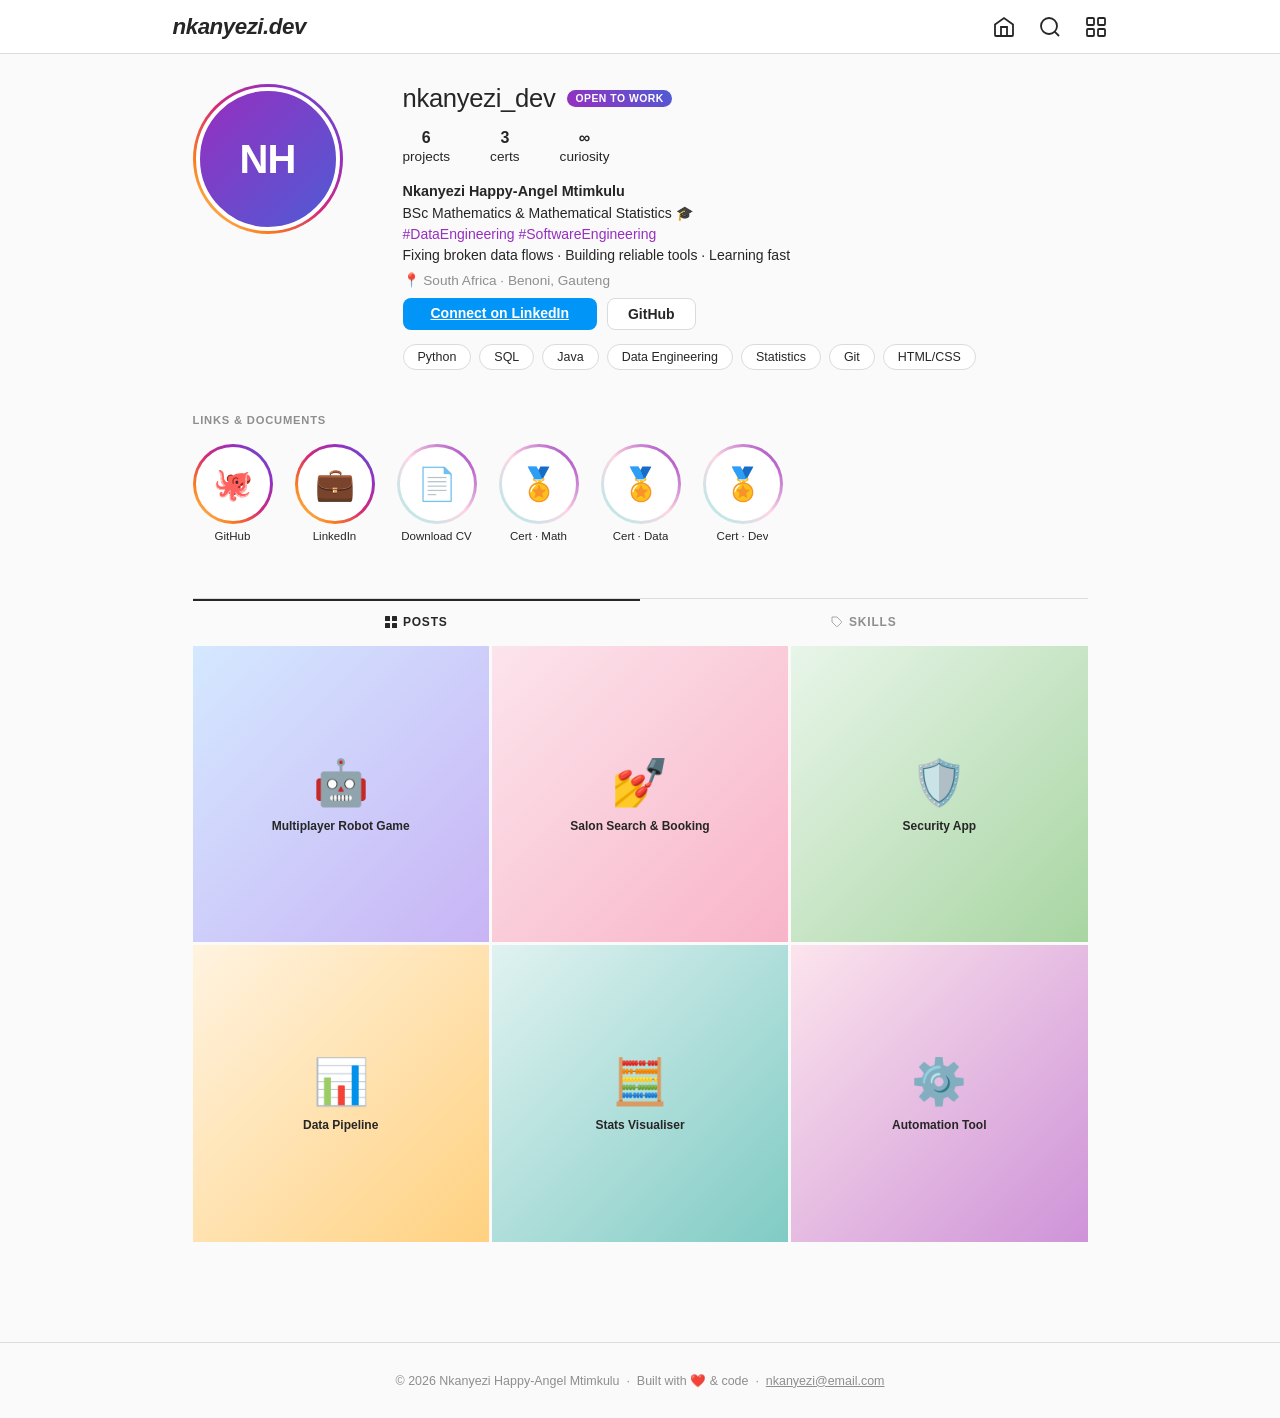
==== Nkanyezi_portfolio.html @ 8798be80 "Added a project in the 'posts' part" ====
<!DOCTYPE html>
<html lang="en">
<head>
  <meta charset="UTF-8" />
  <meta name="viewport" content="width=device-width, initial-scale=1.0" />
  <title>nkanyezi.dev</title>
  <link rel="stylesheet" href="stylePortfolio.css">
</head>

<body>
    <!-- NAV -->
    <nav>
    <div class="nav-inner">
    <a class="nav-logo" href="#">nkanyezi.dev</a>
    <div class="nav-icons">
        <!-- home icon -->
        <svg width="24" height="24" fill="none" stroke="currentColor" stroke-width="1.8" viewBox="0 0 24 24"><path d="M3 9.5L12 3l9 6.5V20a1 1 0 01-1 1H4a1 1 0 01-1-1V9.5z"/><path d="M9 21V12h6v9"/></svg>
        <!-- search -->
        <svg width="24" height="24" fill="none" stroke="currentColor" stroke-width="1.8" viewBox="0 0 24 24"><circle cx="11" cy="11" r="8"/><line x1="21" y1="21" x2="16.65" y2="16.65"/></svg>
        <!-- grid -->
        <svg width="24" height="24" fill="none" stroke="currentColor" stroke-width="1.8" viewBox="0 0 24 24"><rect x="3" y="3" width="7" height="7" rx="1"/><rect x="14" y="3" width="7" height="7" rx="1"/><rect x="3" y="14" width="7" height="7" rx="1"/><rect x="14" y="14" width="7" height="7" rx="1"/></svg>
    </div>
    </div>
    </nav>

    <main>

    <!-- PROFILE HEADER -->
    <div class="profile-header">
    <div class="avatar-wrap">
        <div class="avatar-initials">NH</div>
    </div>

    <div class="profile-info">
        <div class="profile-username">
        nkanyezi_dev
        <span class="badge">Open to Work</span>
        </div>

        <div class="profile-stats">
        <div class="stat">
            <span class="stat-num">6</span>
            <span class="stat-label">projects</span>
        </div>
        <div class="stat">
            <span class="stat-num">3</span>
            <span class="stat-label">certs</span>
        </div>
        <div class="stat">
            <span class="stat-num">∞</span>
            <span class="stat-label">curiosity</span>
        </div>
        </div>

        <div class="profile-name">Nkanyezi Happy-Angel Mtimkulu</div>
        <div class="profile-bio">
        BSc Mathematics &amp; Mathematical Statistics 🎓<br>
        <span class="tag">#DataEngineering</span> <span class="tag">#SoftwareEngineering</span><br>
        Fixing broken data flows · Building reliable tools · Learning fast
        </div>
        <div class="profile-location">📍 South Africa · Benoni, Gauteng</div>

        <div class="profile-links">
        <a href="https://www.linkedin.com/in/nkanyezi-mtimkulu" target="_blank" class="btn-follow">Connect on LinkedIn</a>
        <a href="https://github.com/Nkanyezi016" target="_blank" class="btn-msg">GitHub</a>
        </div>

        <!-- Skills -->
        <div class="skills-row" style="margin-top:14px">
        <span class="skill-pill">Python</span>
        <span class="skill-pill">SQL</span>
        <span class="skill-pill">Java</span>
        <span class="skill-pill">Data Engineering</span>
        <span class="skill-pill">Statistics</span>
        <span class="skill-pill">Git</span>
        <span class="skill-pill">HTML/CSS</span>
        </div>
    </div>
    </div>

    <!-- STORIES ── Links + Downloadable Docs -->
    <div class="stories-section">
    <div class="stories-label">Links &amp; Documents</div>
    <div class="stories-row">

        <!-- GitHub -->
        <a class="story-item" href="https://github.com/Nkanyezi016" target="_blank">
        <div class="story-ring">
            <div class="story-inner">🐙</div>
        </div>
        <span class="story-label">GitHub</span>
        </a>

        <!-- LinkedIn -->
        <a class="story-item" href="https://www.linkedin.com/in/nkanyezi-mtimkulu" target="_blank">
        <div class="story-ring">
            <div class="story-inner">💼</div>
        </div>
        <span class="story-label">LinkedIn</span>
        </a>

        <!-- CV Download — replace href with actual path to your CV PDF -->
        <a class="story-item" href="cv-nkanyezi-mtimkulu.pdf" download>
        <div class="story-ring doc-ring">
            <div class="story-inner">📄</div>
        </div>
        <span class="story-label">Download CV</span>
        </a>

        <!-- Certificate 1 — replace href with actual path -->
        <a class="story-item" href="certificate-1.pdf" download>
        <div class="story-ring doc-ring">
            <div class="story-inner">🏅</div>
        </div>
        <span class="story-label">Cert · Math</span>
        </a>

        <!-- Certificate 2 -->
        <a class="story-item" href="certificate-2.pdf" download>
        <div class="story-ring doc-ring">
            <div class="story-inner">🏅</div>
        </div>
        <span class="story-label">Cert · Data</span>
        </a>

        <!-- Certificate 3 -->
        <a class="story-item" href="certificate-3.pdf" download>
        <div class="story-ring doc-ring">
            <div class="story-inner">🏅</div>
        </div>
        <span class="story-label">Cert · Dev</span>
        </a>

    </div>
    </div>

    <!-- TABS -->
    <div class="tab-row">
    <div class="tab active">
        <!-- grid icon -->
        <svg width="12" height="12" fill="currentColor" viewBox="0 0 12 12"><rect width="5" height="5" rx="0.5"/><rect x="7" width="5" height="5" rx="0.5"/><rect y="7" width="5" height="5" rx="0.5"/><rect x="7" y="7" width="5" height="5" rx="0.5"/></svg>
        Posts
    </div>
    <div class="tab">
        <!-- tag icon -->
        <svg width="12" height="12" fill="none" stroke="currentColor" stroke-width="1.5" viewBox="0 0 24 24"><path d="M20.59 13.41l-7.17 7.17a2 2 0 01-2.83 0L2 12V2h10l8.59 8.59a2 2 0 010 2.82z"/><line x1="7" y1="7" x2="7.01" y2="7"/></svg>
        Skills
    </div>
    </div>

    <!-- POSTS GRID -->
    <div class="posts-grid">

    <!-- Project 1: Robot Game -->
    <a class="post-card" href="https://github.com/Nkanyezi016/MultiplayerRobotGame.git" target="_blank">
        <div class="post-bg">
        <div class="post-emoji">🤖</div>
        <div class="post-title">Multiplayer Robot Game</div>
        </div>
        <div class="post-overlay">
        <div class="post-overlay-title">Multiplayer Robot Game</div>
        <div class="post-overlay-sub">Real-time multiplayer game with robot battle mechanics</div>
        <div class="post-overlay-link">View on GitHub →</div>
        </div>
    </a>

    <!-- Project 2: Salon App -->
    <a class="post-card" href="https://github.com/Nkanyezi016/SalonSearchAndBooking.git" target="_blank">
        <div class="post-bg">
        <div class="post-emoji">💅</div>
        <div class="post-title">Salon Search &amp; Booking</div>
        </div>
        <div class="post-overlay">
        <div class="post-overlay-title">Salon Search &amp; Booking</div>
        <div class="post-overlay-sub">Search salons, view services, and book appointments</div>
        <div class="post-overlay-link">View on GitHub →</div>
        </div>
    </a>

    <!-- Project 3: Security App -->
    <a class="post-card" href="https://github.com/Nkanyezi016" target="_blank">
        <div class="post-bg">
        <div class="post-emoji">🛡️</div>
        <div class="post-title">Security App</div>
        </div>
        <div class="post-overlay">
        <div class="post-overlay-title">Security App</div>
        <div class="post-overlay-sub">Access control and security management system</div>
        <div class="post-overlay-link">View on GitHub →</div>
        </div>
    </a>

    <!-- Project 4 placeholder — replace with your next project -->
    <a class="post-card" href="https://github.com/Nkanyezi016" target="_blank">
        <div class="post-bg">
        <div class="post-emoji">📊</div>
        <div class="post-title">Data Pipeline</div>
        </div>
        <div class="post-overlay">
        <div class="post-overlay-title">Data Pipeline</div>
        <div class="post-overlay-sub">ETL pipeline for automated data processing and cleaning</div>
        <div class="post-overlay-link">View on GitHub →</div>
        </div>
    </a>

    <!-- Project 5 placeholder -->
    <a class="post-card" href="https://github.com/Nkanyezi016" target="_blank">
        <div class="post-bg">
        <div class="post-emoji">🧮</div>
        <div class="post-title">Stats Visualiser</div>
        </div>
        <div class="post-overlay">
        <div class="post-overlay-title">Stats Visualiser</div>
        <div class="post-overlay-sub">Interactive visualisations for mathematical statistics</div>
        <div class="post-overlay-link">View on GitHub →</div>
        </div>
    </a>

    <!-- Project 6 placeholder -->
    <a class="post-card" href="https://github.com/Nkanyezi016" target="_blank">
        <div class="post-bg">
        <div class="post-emoji">⚙️</div>
        <div class="post-title">Automation Tool</div>
        </div>
        <div class="post-overlay">
        <div class="post-overlay-title">Automation Tool</div>
        <div class="post-overlay-sub">Script that saves hours of repetitive manual work</div>
        <div class="post-overlay-link">View on GitHub →</div>
        </div>
    </a>

    </div>

    </main>

    <footer>
    <p>© 2026 Nkanyezi Happy-Angel Mtimkulu &nbsp;·&nbsp; Built with ❤️ &amp; code &nbsp;·&nbsp;
    <a href="mailto:nkanyezi@email.com" style="color:var(--ig-secondary)">nkanyezi@email.com</a>
    </p>
    </footer>

</body>
---- stylePortfolio.css ----
*, *::before, *::after { box-sizing: border-box; margin: 0; padding: 0; }

    :root {
      --ig-bg: #fafafa;
      --ig-white: #ffffff;
      --ig-border: #dbdbdb;
      --ig-text: #262626;
      --ig-secondary: #8e8e8e;
      --ig-link: #00376b;
      --ig-gradient-start: #feda75;
      --ig-gradient-end: #4f5bd5;
      --ig-accent: #962fbf;
      --max-w: 935px;
    }

    body {
      font-family: 'Inter', -apple-system, BlinkMacSystemFont, sans-serif;
      background: var(--ig-bg);
      color: var(--ig-text);
      min-height: 100vh;
    }

    /* ── TOP NAV ─────────────────────────────── */
    nav {
      position: sticky;
      top: 0;
      z-index: 100;
      background: var(--ig-white);
      border-bottom: 1px solid var(--ig-border);
      display: flex;
      align-items: center;
      justify-content: center;
      padding: 0 20px;
      height: 54px;
    }

    .nav-inner {
      width: 100%;
      max-width: var(--max-w);
      display: flex;
      align-items: center;
      justify-content: space-between;
    }

    .nav-logo {
      font-size: 1.4rem;
      font-weight: 700;
      letter-spacing: -0.5px;
      color: var(--ig-text);
      text-decoration: none;
      font-style: italic;
    }

    .nav-icons {
      display: flex;
      gap: 22px;
      align-items: center;
      color: var(--ig-text);
    }

    .nav-icons svg { cursor: pointer; }

    /* ── MAIN LAYOUT ─────────────────────────── */
    main {
      max-width: var(--max-w);
      margin: 0 auto;
      padding: 30px 20px 60px;
    }

    /* ── PROFILE HEADER ──────────────────────── */
    .profile-header {
      display: flex;
      align-items: flex-start;
      gap: 60px;
      margin-bottom: 44px;
    }

    .avatar-wrap {
      flex-shrink: 0;
      width: 150px;
      height: 150px;
      padding: 3px;
      border-radius: 50%;
      background: linear-gradient(45deg, #feda75, #fa7e1e, #d62976, #962fbf, #4f5bd5);
      display: flex;
      align-items: center;
      justify-content: center;
    }

    .avatar-wrap img {
      width: 100%;
      height: 100%;
      border-radius: 50%;
      object-fit: cover;
      border: 4px solid var(--ig-white);
    }

    .avatar-initials {
      width: 100%;
      height: 100%;
      border-radius: 50%;
      border: 4px solid var(--ig-white);
      background: linear-gradient(135deg, #962fbf, #4f5bd5);
      display: flex;
      align-items: center;
      justify-content: center;
      font-size: 2.5rem;
      font-weight: 700;
      color: white;
      letter-spacing: -1px;
    }

    .profile-info { flex: 1; }

    .profile-username {
      font-size: 1.6rem;
      font-weight: 300;
      letter-spacing: -0.3px;
      margin-bottom: 16px;
      display: flex;
      align-items: center;
      gap: 12px;
    }

    .badge {
      background: linear-gradient(45deg, #962fbf, #4f5bd5);
      color: white;
      font-size: 0.65rem;
      font-weight: 600;
      padding: 3px 8px;
      border-radius: 20px;
      letter-spacing: 0.5px;
      text-transform: uppercase;
    }

    .profile-stats {
      display: flex;
      gap: 40px;
      margin-bottom: 18px;
    }

    .stat { text-align: center; }
    .stat-num { font-weight: 700; font-size: 1rem; display: block; }
    .stat-label { font-size: 0.85rem; color: var(--ig-text); }

    .profile-name {
      font-weight: 600;
      font-size: 0.9rem;
      margin-bottom: 4px;
    }

    .profile-bio {
      font-size: 0.875rem;
      line-height: 1.5;
      color: var(--ig-text);
      margin-bottom: 6px;
      max-width: 420px;
    }

    .profile-bio .tag {
      color: var(--ig-accent);
      font-weight: 500;
    }

    .profile-location {
      font-size: 0.85rem;
      color: var(--ig-secondary);
      margin-bottom: 10px;
    }

    .profile-links {
      display: flex;
      gap: 10px;
      flex-wrap: wrap;
      margin-top: 10px;
    }

    .btn-follow {
      background: #0095f6;
      color: white;
      border: none;
      border-radius: 8px;
      padding: 7px 28px;
      font-size: 0.875rem;
      font-weight: 600;
      cursor: pointer;
      transition: background 0.2s;
    }

    .btn-follow:hover { background: #1877f2; }

    .btn-msg {
      background: var(--ig-white);
      color: var(--ig-text);
      border: 1px solid var(--ig-border);
      border-radius: 8px;
      padding: 7px 20px;
      font-size: 0.875rem;
      font-weight: 600;
      cursor: pointer;
      text-decoration: none;
      display: inline-block;
    }

    /* ── STORIES ROW ─────────────────────────── */
    .stories-section { margin-bottom: 44px; }

    .stories-label {
      font-size: 0.7rem;
      font-weight: 600;
      color: var(--ig-secondary);
      letter-spacing: 0.8px;
      text-transform: uppercase;
      margin-bottom: 18px;
    }

    .stories-row {
      display: flex;
      gap: 22px;
      overflow-x: auto;
      padding-bottom: 12px;
      scrollbar-width: none;
    }

    .stories-row::-webkit-scrollbar { display: none; }

    .story-item {
      display: flex;
      flex-direction: column;
      align-items: center;
      gap: 6px;
      text-decoration: none;
      color: var(--ig-text);
      flex-shrink: 0;
      cursor: pointer;
    }

    .story-ring {
      width: 80px;
      height: 80px;
      padding: 3px;
      border-radius: 50%;
      background: linear-gradient(45deg, #feda75, #fa7e1e, #d62976, #962fbf, #4f5bd5);
      display: flex;
      align-items: center;
      justify-content: center;
      transition: transform 0.15s;
    }

    .story-ring:hover { transform: scale(1.06); }

    .story-ring.doc-ring {
      background: linear-gradient(45deg, #a8edea, #fed6e3, #962fbf);
    }

    .story-inner {
      width: 100%;
      height: 100%;
      border-radius: 50%;
      border: 3px solid white;
      display: flex;
      align-items: center;
      justify-content: center;
      overflow: hidden;
      font-size: 2rem;
      background: var(--ig-white);
    }

    .story-inner img {
      width: 100%;
      height: 100%;
      object-fit: cover;
      border-radius: 50%;
    }

    .story-label {
      font-size: 0.72rem;
      font-weight: 500;
      text-align: center;
      max-width: 80px;
      overflow: hidden;
      text-overflow: ellipsis;
      white-space: nowrap;
    }

    /* ── DIVIDER / TAB ROW ───────────────────── */
    .tab-row {
      display: flex;
      border-top: 1px solid var(--ig-border);
      margin-bottom: 0;
    }

    .tab {
      flex: 1;
      display: flex;
      align-items: center;
      justify-content: center;
      gap: 6px;
      padding: 14px;
      font-size: 0.75rem;
      font-weight: 600;
      letter-spacing: 0.8px;
      text-transform: uppercase;
      color: var(--ig-secondary);
      border-top: 2px solid transparent;
      cursor: pointer;
      user-select: none;
    }

    .tab.active {
      color: var(--ig-text);
      border-top-color: var(--ig-text);
    }

    /* ── POSTS GRID ──────────────────────────── */
    .posts-grid {
      display: grid;
      grid-template-columns: repeat(3, 1fr);
      gap: 3px;
      margin-top: 3px;
    }

    .post-card {
      aspect-ratio: 1;
      position: relative;
      overflow: hidden;
      cursor: pointer;
      background: #e8e0f5;
      text-decoration: none;
      display: block;
    }

    .post-card:hover .post-overlay { opacity: 1; }

    .post-bg {
      width: 100%;
      height: 100%;
      display: flex;
      flex-direction: column;
      align-items: center;
      justify-content: center;
      gap: 10px;
    }

    .post-emoji { font-size: 2.8rem; }

    .post-title {
      font-size: 0.75rem;
      font-weight: 600;
      text-align: center;
      color: var(--ig-text);
      padding: 0 10px;
    }

    .post-overlay {
      position: absolute;
      inset: 0;
      background: rgba(0,0,0,0.45);
      display: flex;
      flex-direction: column;
      align-items: center;
      justify-content: center;
      gap: 8px;
      opacity: 0;
      transition: opacity 0.2s;
      color: white;
      padding: 16px;
      text-align: center;
    }

    .post-overlay-title {
      font-size: 0.9rem;
      font-weight: 700;
    }

    .post-overlay-sub {
      font-size: 0.75rem;
      opacity: 0.85;
      line-height: 1.4;
    }

    .post-overlay-link {
      margin-top: 8px;
      background: white;
      color: var(--ig-text);
      border-radius: 6px;
      padding: 5px 14px;
      font-size: 0.75rem;
      font-weight: 700;
    }

    /* post color themes */
    .post-card:nth-child(1) .post-bg { background: linear-gradient(135deg, #d4e8ff, #c8b4f5); }
    .post-card:nth-child(2) .post-bg { background: linear-gradient(135deg, #fce4ec, #f8b4c8); }
    .post-card:nth-child(3) .post-bg { background: linear-gradient(135deg, #e8f5e9, #a8d5a2); }
    .post-card:nth-child(4) .post-bg { background: linear-gradient(135deg, #fff3e0, #ffd180); }
    .post-card:nth-child(5) .post-bg { background: linear-gradient(135deg, #e0f2f1, #80cbc4); }
    .post-card:nth-child(6) .post-bg { background: linear-gradient(135deg, #fce4ec, #ce93d8); }

    /* ── SKILLS ROW ──────────────────────────── */
    .skills-row {
      display: flex;
      flex-wrap: wrap;
      gap: 8px;
      margin-top: 10px;
    }

    .skill-pill {
      background: var(--ig-white);
      border: 1px solid var(--ig-border);
      border-radius: 20px;
      padding: 5px 14px;
      font-size: 0.78rem;
      font-weight: 500;
      color: var(--ig-text);
    }

    /* ── FOOTER ──────────────────────────────── */
    footer {
      text-align: center;
      padding: 30px 20px;
      font-size: 0.78rem;
      color: var(--ig-secondary);
      border-top: 1px solid var(--ig-border);
      margin-top: 40px;
    }

    /* ── MOBILE ──────────────────────────────── */
    @media (max-width: 600px) {
      .profile-header {
        flex-direction: column;
        align-items: flex-start;
        gap: 20px;
      }

      .avatar-wrap { width: 100px; height: 100px; margin: 0 auto; }

      .profile-stats { gap: 24px; }

      .posts-grid { grid-template-columns: repeat(3, 1fr); gap: 2px; }

      .profile-username { font-size: 1.1rem; }
    }
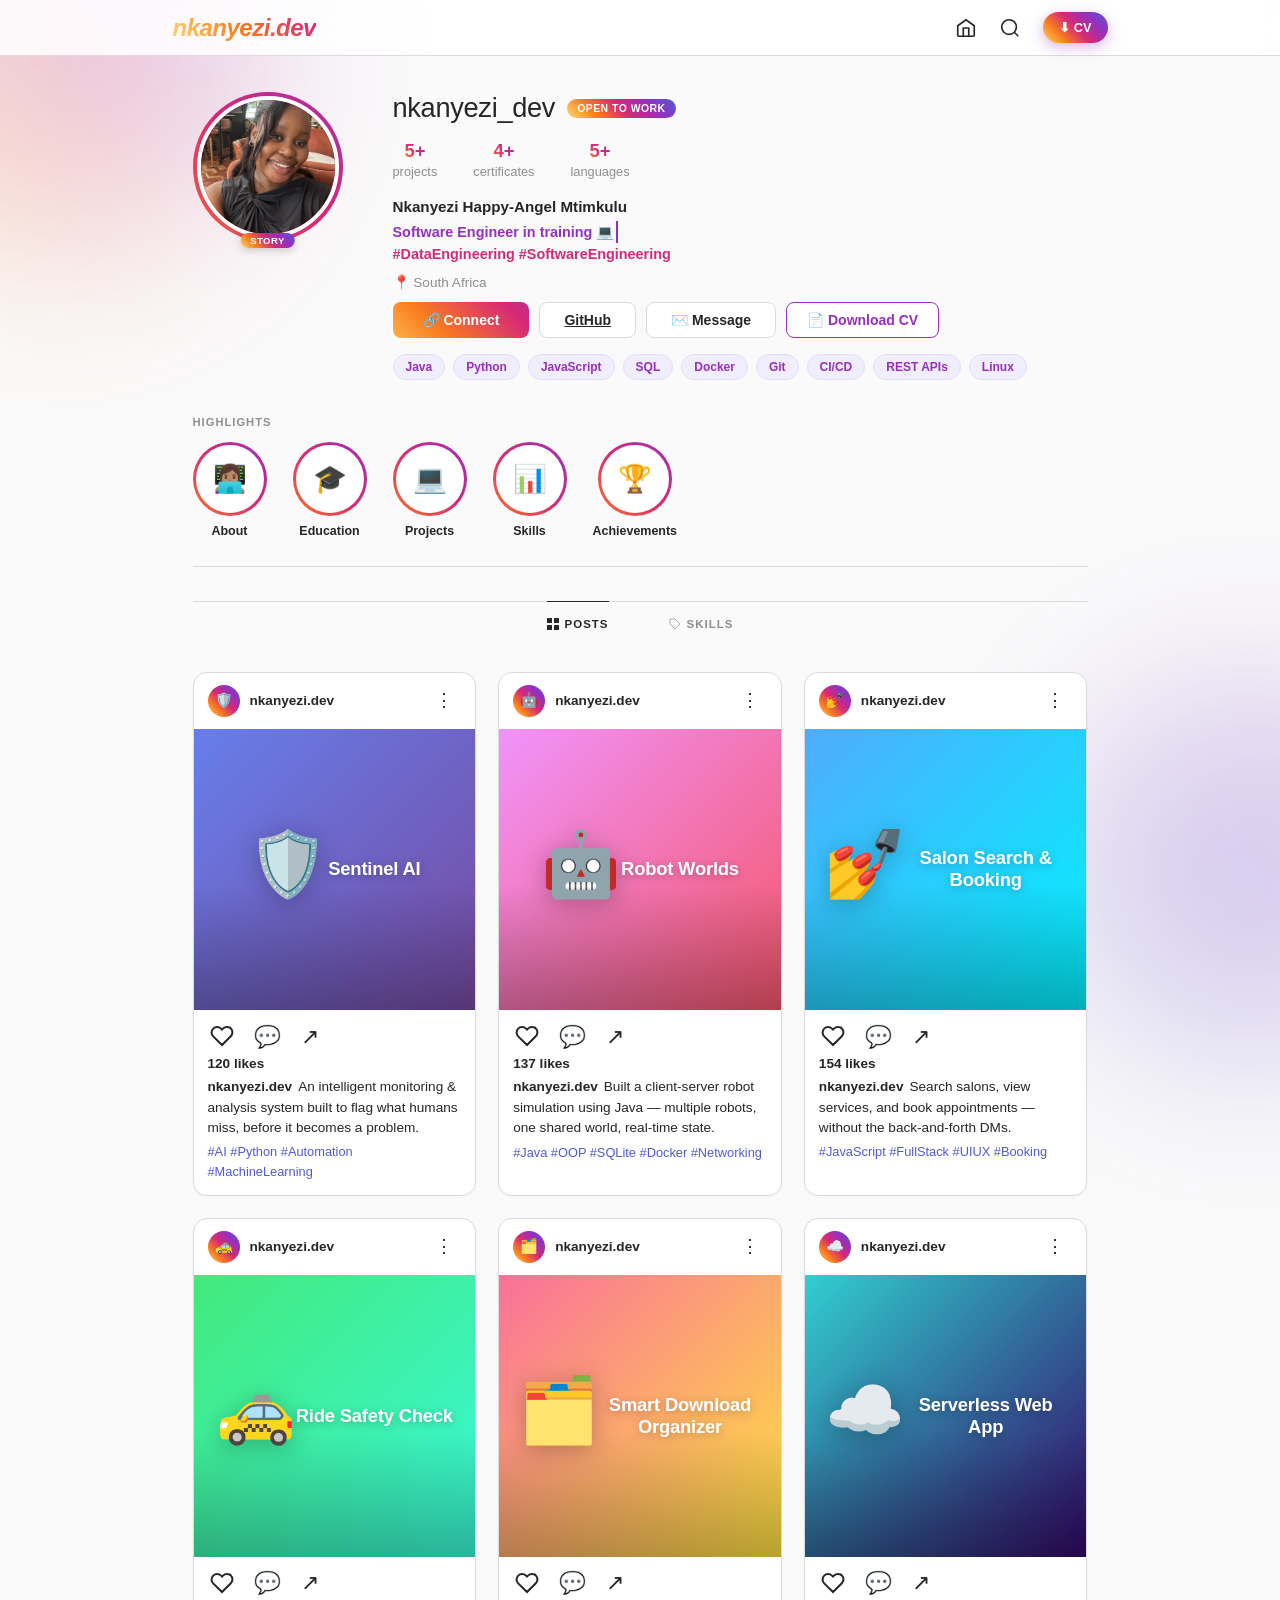
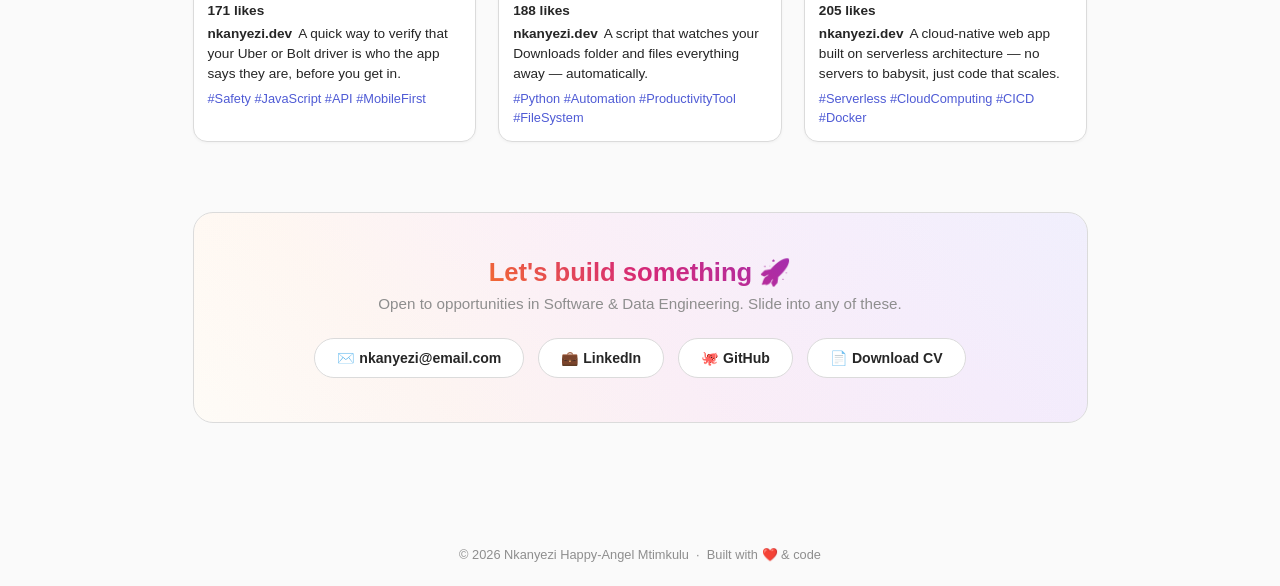
==== commit d11308fb: "Added more projects and edited the portfolio" ====
--- a/Nkanyezi_portfolio.html
+++ b/Nkanyezi_portfolio.html
@@ -8,235 +8,236 @@
 </head>
 
 <body>
-    <!-- NAV -->
-    <nav>
-    <div class="nav-inner">
+    <body>
+<div class="blob blob-1"></div>
+<div class="blob blob-2"></div>
+ 
+<!-- NAV -->
+<nav>
+  <div class="nav-inner">
     <a class="nav-logo" href="#">nkanyezi.dev</a>
     <div class="nav-icons">
-        <!-- home icon -->
-        <svg width="24" height="24" fill="none" stroke="currentColor" stroke-width="1.8" viewBox="0 0 24 24"><path d="M3 9.5L12 3l9 6.5V20a1 1 0 01-1 1H4a1 1 0 01-1-1V9.5z"/><path d="M9 21V12h6v9"/></svg>
-        <!-- search -->
-        <svg width="24" height="24" fill="none" stroke="currentColor" stroke-width="1.8" viewBox="0 0 24 24"><circle cx="11" cy="11" r="8"/><line x1="21" y1="21" x2="16.65" y2="16.65"/></svg>
-        <!-- grid -->
-        <svg width="24" height="24" fill="none" stroke="currentColor" stroke-width="1.8" viewBox="0 0 24 24"><rect x="3" y="3" width="7" height="7" rx="1"/><rect x="14" y="3" width="7" height="7" rx="1"/><rect x="3" y="14" width="7" height="7" rx="1"/><rect x="14" y="14" width="7" height="7" rx="1"/></svg>
-    </div>
-    </div>
-    </nav>
-
-    <main>
-
-    <!-- PROFILE HEADER -->
-    <div class="profile-header">
-    <div class="avatar-wrap">
-        <div class="avatar-initials">NH</div>
-    </div>
-
+      <svg width="22" height="22" fill="none" stroke="currentColor" stroke-width="1.8" viewBox="0 0 24 24"><path d="M3 9.5L12 3l9 6.5V20a1 1 0 01-1 1H4a1 1 0 01-1-1V9.5z"/><path d="M9 21V12h6v9"/></svg>
+      <svg width="22" height="22" fill="none" stroke="currentColor" stroke-width="1.8" viewBox="0 0 24 24"><circle cx="11" cy="11" r="8"/><line x1="21" y1="21" x2="16.65" y2="16.65"/></svg>
+      <a class="nav-cv-btn" id="navCvBtn" href="cv-nkanyezi-mtimkulu.pdf" download>⬇ CV</a>
+    </div>
+  </div>
+</nav>
+ 
+<main>
+ 
+  <!-- PROFILE HEADER -->
+  <div class="profile-header">
+    <div class="avatar-wrap" id="avatarOpenStory" title="Tap to view my story">
+      <img src="[data-uri]" alt="Nkanyezi Mtimkulu">
+    </div>
+ 
     <div class="profile-info">
-        <div class="profile-username">
+      <div class="profile-username">
         nkanyezi_dev
         <span class="badge">Open to Work</span>
-        </div>
-
-        <div class="profile-stats">
-        <div class="stat">
-            <span class="stat-num">6</span>
-            <span class="stat-label">projects</span>
-        </div>
-        <div class="stat">
-            <span class="stat-num">3</span>
-            <span class="stat-label">certs</span>
-        </div>
-        <div class="stat">
-            <span class="stat-num">∞</span>
-            <span class="stat-label">curiosity</span>
-        </div>
-        </div>
-
-        <div class="profile-name">Nkanyezi Happy-Angel Mtimkulu</div>
-        <div class="profile-bio">
-        BSc Mathematics &amp; Mathematical Statistics 🎓<br>
-        <span class="tag">#DataEngineering</span> <span class="tag">#SoftwareEngineering</span><br>
-        Fixing broken data flows · Building reliable tools · Learning fast
-        </div>
-        <div class="profile-location">📍 South Africa · Benoni, Gauteng</div>
-
-        <div class="profile-links">
-        <a href="https://www.linkedin.com/in/nkanyezi-mtimkulu" target="_blank" class="btn-follow">Connect on LinkedIn</a>
+      </div>
+ 
+      <div class="profile-stats">
+        <div class="stat"><span class="stat-num">5+</span><span class="stat-label">projects</span></div>
+        <div class="stat"><span class="stat-num">4+</span><span class="stat-label">certificates</span></div>
+        <div class="stat"><span class="stat-num">5+</span><span class="stat-label">languages</span></div>
+      </div>
+ 
+      <div class="profile-name">Nkanyezi Happy-Angel Mtimkulu</div>
+      <div class="profile-bio">
+        <span class="bio-rotating" id="bioRotating"></span><br>
+        <span class="tag">#DataEngineering</span> <span class="tag">#SoftwareEngineering</span>
+      </div>
+      <div class="profile-location">📍 South Africa</div>
+ 
+      <div class="profile-links">
+        <a href="https://www.linkedin.com/in/nkanyezi-mtimkulu" target="_blank" class="btn-connect">🔗 Connect</a>
         <a href="https://github.com/Nkanyezi016" target="_blank" class="btn-msg">GitHub</a>
-        </div>
-
-        <!-- Skills -->
-        <div class="skills-row" style="margin-top:14px">
+        <button class="btn-msg" id="messageBtn">✉️ Message</button>
+        <a href="cv-nkanyezi-mtimkulu.pdf" download class="btn-cv">📄 Download CV</a>
+      </div>
+ 
+      <div class="skills-row">
+        <span class="skill-pill">Java</span>
         <span class="skill-pill">Python</span>
+        <span class="skill-pill">JavaScript</span>
         <span class="skill-pill">SQL</span>
-        <span class="skill-pill">Java</span>
-        <span class="skill-pill">Data Engineering</span>
-        <span class="skill-pill">Statistics</span>
+        <span class="skill-pill">Docker</span>
         <span class="skill-pill">Git</span>
-        <span class="skill-pill">HTML/CSS</span>
-        </div>
-    </div>
-    </div>
-
-    <!-- STORIES ── Links + Downloadable Docs -->
-    <div class="stories-section">
-    <div class="stories-label">Links &amp; Documents</div>
+        <span class="skill-pill">CI/CD</span>
+        <span class="skill-pill">REST APIs</span>
+        <span class="skill-pill">Linux</span>
+      </div>
+    </div>
+  </div>
+ 
+  <!-- HIGHLIGHTS = NAVIGATION -->
+  <div class="stories-section">
+    <div class="stories-label">Highlights</div>
     <div class="stories-row">
-
-        <!-- GitHub -->
-        <a class="story-item" href="https://github.com/Nkanyezi016" target="_blank">
-        <div class="story-ring">
-            <div class="story-inner">🐙</div>
-        </div>
-        <span class="story-label">GitHub</span>
-        </a>
-
-        <!-- LinkedIn -->
-        <a class="story-item" href="https://www.linkedin.com/in/nkanyezi-mtimkulu" target="_blank">
-        <div class="story-ring">
-            <div class="story-inner">💼</div>
-        </div>
-        <span class="story-label">LinkedIn</span>
-        </a>
-
-        <!-- CV Download — replace href with actual path to your CV PDF -->
-        <a class="story-item" href="cv-nkanyezi-mtimkulu.pdf" download>
-        <div class="story-ring doc-ring">
-            <div class="story-inner">📄</div>
-        </div>
-        <span class="story-label">Download CV</span>
-        </a>
-
-        <!-- Certificate 1 — replace href with actual path -->
-        <a class="story-item" href="certificate-1.pdf" download>
-        <div class="story-ring doc-ring">
-            <div class="story-inner">🏅</div>
-        </div>
-        <span class="story-label">Cert · Math</span>
-        </a>
-
-        <!-- Certificate 2 -->
-        <a class="story-item" href="certificate-2.pdf" download>
-        <div class="story-ring doc-ring">
-            <div class="story-inner">🏅</div>
-        </div>
-        <span class="story-label">Cert · Data</span>
-        </a>
-
-        <!-- Certificate 3 -->
-        <a class="story-item" href="certificate-3.pdf" download>
-        <div class="story-ring doc-ring">
-            <div class="story-inner">🏅</div>
-        </div>
-        <span class="story-label">Cert · Dev</span>
-        </a>
-
-    </div>
-    </div>
-
-    <!-- TABS -->
-    <div class="tab-row">
-    <div class="tab active">
-        <!-- grid icon -->
-        <svg width="12" height="12" fill="currentColor" viewBox="0 0 12 12"><rect width="5" height="5" rx="0.5"/><rect x="7" width="5" height="5" rx="0.5"/><rect y="7" width="5" height="5" rx="0.5"/><rect x="7" y="7" width="5" height="5" rx="0.5"/></svg>
-        Posts
-    </div>
-    <div class="tab">
-        <!-- tag icon -->
-        <svg width="12" height="12" fill="none" stroke="currentColor" stroke-width="1.5" viewBox="0 0 24 24"><path d="M20.59 13.41l-7.17 7.17a2 2 0 01-2.83 0L2 12V2h10l8.59 8.59a2 2 0 010 2.82z"/><line x1="7" y1="7" x2="7.01" y2="7"/></svg>
-        Skills
-    </div>
-    </div>
-
-    <!-- POSTS GRID -->
-    <div class="posts-grid">
-
-    <!-- Project 1: Robot Game -->
-    <a class="post-card" href="https://github.com/Nkanyezi016/MultiplayerRobotGame.git" target="_blank">
-        <div class="post-bg">
-        <div class="post-emoji">🤖</div>
-        <div class="post-title">Multiplayer Robot Game</div>
-        </div>
-        <div class="post-overlay">
-        <div class="post-overlay-title">Multiplayer Robot Game</div>
-        <div class="post-overlay-sub">Real-time multiplayer game with robot battle mechanics</div>
-        <div class="post-overlay-link">View on GitHub →</div>
-        </div>
-    </a>
-
-    <!-- Project 2: Salon App -->
-    <a class="post-card" href="https://github.com/Nkanyezi016/SalonSearchAndBooking.git" target="_blank">
-        <div class="post-bg">
-        <div class="post-emoji">💅</div>
-        <div class="post-title">Salon Search &amp; Booking</div>
-        </div>
-        <div class="post-overlay">
-        <div class="post-overlay-title">Salon Search &amp; Booking</div>
-        <div class="post-overlay-sub">Search salons, view services, and book appointments</div>
-        <div class="post-overlay-link">View on GitHub →</div>
-        </div>
-    </a>
-
-    <!-- Project 3: Security App -->
-    <a class="post-card" href="https://github.com/Nkanyezi016" target="_blank">
-        <div class="post-bg">
-        <div class="post-emoji">🛡️</div>
-        <div class="post-title">Security App</div>
-        </div>
-        <div class="post-overlay">
-        <div class="post-overlay-title">Security App</div>
-        <div class="post-overlay-sub">Access control and security management system</div>
-        <div class="post-overlay-link">View on GitHub →</div>
-        </div>
-    </a>
-
-    <!-- Project 4 placeholder — replace with your next project -->
-    <a class="post-card" href="https://github.com/Nkanyezi016" target="_blank">
-        <div class="post-bg">
-        <div class="post-emoji">📊</div>
-        <div class="post-title">Data Pipeline</div>
-        </div>
-        <div class="post-overlay">
-        <div class="post-overlay-title">Data Pipeline</div>
-        <div class="post-overlay-sub">ETL pipeline for automated data processing and cleaning</div>
-        <div class="post-overlay-link">View on GitHub →</div>
-        </div>
-    </a>
-
-    <!-- Project 5 placeholder -->
-    <a class="post-card" href="https://github.com/Nkanyezi016" target="_blank">
-        <div class="post-bg">
-        <div class="post-emoji">🧮</div>
-        <div class="post-title">Stats Visualiser</div>
-        </div>
-        <div class="post-overlay">
-        <div class="post-overlay-title">Stats Visualiser</div>
-        <div class="post-overlay-sub">Interactive visualisations for mathematical statistics</div>
-        <div class="post-overlay-link">View on GitHub →</div>
-        </div>
-    </a>
-
-    <!-- Project 6 placeholder -->
-    <a class="post-card" href="https://github.com/Nkanyezi016" target="_blank">
-        <div class="post-bg">
-        <div class="post-emoji">⚙️</div>
-        <div class="post-title">Automation Tool</div>
-        </div>
-        <div class="post-overlay">
-        <div class="post-overlay-title">Automation Tool</div>
-        <div class="post-overlay-sub">Script that saves hours of repetitive manual work</div>
-        <div class="post-overlay-link">View on GitHub →</div>
-        </div>
-    </a>
-
-    </div>
-
-    </main>
-
-    <footer>
-    <p>© 2026 Nkanyezi Happy-Angel Mtimkulu &nbsp;·&nbsp; Built with ❤️ &amp; code &nbsp;·&nbsp;
-    <a href="mailto:nkanyezi@email.com" style="color:var(--ig-secondary)">nkanyezi@email.com</a>
-    </p>
-    </footer>
-
+      <button class="story-item" data-story="about">
+        <div class="story-ring"><div class="story-inner">👩🏽‍💻</div></div>
+        <span class="story-label">About</span>
+      </button>
+      <button class="story-item" data-story="education">
+        <div class="story-ring"><div class="story-inner">🎓</div></div>
+        <span class="story-label">Education</span>
+      </button>
+      <button class="story-item" data-story="projects">
+        <div class="story-ring"><div class="story-inner">💻</div></div>
+        <span class="story-label">Projects</span>
+      </button>
+      <button class="story-item" data-story="skills">
+        <div class="story-ring"><div class="story-inner">📊</div></div>
+        <span class="story-label">Skills</span>
+      </button>
+      <button class="story-item" data-story="achievements">
+        <div class="story-ring"><div class="story-inner">🏆</div></div>
+        <span class="story-label">Achievements</span>
+      </button>
+    </div>
+  </div>
+ 
+  <!-- TABS -->
+  <div class="tab-row">
+    <div class="tab active" data-tab="posts">
+      <svg width="12" height="12" fill="currentColor" viewBox="0 0 12 12"><rect width="5" height="5" rx="0.5"/><rect x="7" width="5" height="5" rx="0.5"/><rect y="7" width="5" height="5" rx="0.5"/><rect x="7" y="7" width="5" height="5" rx="0.5"/></svg>
+      Posts
+    </div>
+    <div class="tab" data-tab="skills">
+      <svg width="12" height="12" fill="none" stroke="currentColor" stroke-width="1.5" viewBox="0 0 24 24"><path d="M20.59 13.41l-7.17 7.17a2 2 0 01-2.83 0L2 12V2h10l8.59 8.59a2 2 0 010 2.82z"/><line x1="7" y1="7" x2="7.01" y2="7"/></svg>
+      Skills
+    </div>
+  </div>
+ 
+  <!-- POSTS PANEL -->
+  <div class="tab-panel active" id="panel-posts">
+    <div class="posts-grid" id="postsGrid"></div>
+  </div>
+ 
+  <!-- SKILLS PANEL -->
+  <div class="tab-panel" id="panel-skills">
+    <div class="skills-panel">
+      <div class="skill-group">
+        <h3>Languages</h3>
+        <div class="skill-grid">
+          <div class="skill-chip">☕ Java</div>
+          <div class="skill-chip">🐍 Python</div>
+          <div class="skill-chip">🌐 HTML</div>
+          <div class="skill-chip">⚡ JavaScript</div>
+          <div class="skill-chip">🎨 CSS</div>
+          <div class="skill-chip">🗄️ SQL</div>
+        </div>
+      </div>
+      <div class="skill-group">
+        <h3>Tools &amp; Practices</h3>
+        <div class="skill-grid">
+          <div class="skill-chip">🔧 Git</div>
+          <div class="skill-chip">🖥️ VS Code</div>
+          <div class="skill-chip">🔁 CI/CD</div>
+          <div class="skill-chip">🐳 Docker</div>
+          <div class="skill-chip">🔌 REST APIs</div>
+          <div class="skill-chip">🐧 Linux / CLI</div>
+          <div class="skill-chip">📋 Agile / Scrum</div>
+        </div>
+      </div>
+      <div class="skill-group">
+        <h3>Engineering Mindset</h3>
+        <div class="skill-grid">
+          <div class="skill-chip">🧩 OOP</div>
+          <div class="skill-chip">🧠 Problem Solving</div>
+          <div class="skill-chip">🗂️ Data Structures &amp; Algorithms</div>
+          <div class="skill-chip">🐞 Debugging &amp; Testing</div>
+        </div>
+      </div>
+      <div class="skill-group">
+        <h3>Analytical &amp; Soft Skills</h3>
+        <div class="skill-grid">
+          <div class="skill-chip">📈 Data Analysis</div>
+          <div class="skill-chip">🎲 Statistical Modelling</div>
+          <div class="skill-chip">🗣️ Communication</div>
+          <div class="skill-chip">🤝 Teamwork</div>
+        </div>
+      </div>
+    </div>
+  </div>
+ 
+  <!-- CONTACT -->
+  <div id="contact">
+    <div class="contact-inner">
+      <h2>Let's build something 🚀</h2>
+      <p>Open to opportunities in Software &amp; Data Engineering. Slide into any of these.</p>
+      <div class="contact-links">
+        <a class="contact-pill" href="mailto:nkanyezi@email.com">✉️ nkanyezi@email.com</a>
+        <a class="contact-pill" href="https://www.linkedin.com/in/nkanyezi-mtimkulu" target="_blank">💼 LinkedIn</a>
+        <a class="contact-pill" href="https://github.com/Nkanyezi016" target="_blank">🐙 GitHub</a>
+        <a class="contact-pill" href="cv-nkanyezi-mtimkulu.pdf" download>📄 Download CV</a>
+      </div>
+    </div>
+  </div>
+ 
+</main>
+ 
+<footer>
+  <p>© 2026 Nkanyezi Happy-Angel Mtimkulu &nbsp;·&nbsp; Built with ❤️ &amp; code</p>
+</footer>
+ 
+<!-- STORY VIEWER -->
+<div class="story-overlay" id="storyOverlay">
+  <div class="story-frame">
+    <div class="story-bars" id="storyBars"></div>
+    <div class="story-top">
+      <div class="story-top-left">
+        <div class="story-avatar-mini">✨</div>
+        <span class="story-username" id="storyUsername">nkanyezi_dev</span>
+      </div>
+      <button class="story-close" id="storyClose">✕</button>
+    </div>
+    <div class="story-body" id="storyBody">
+      <div class="story-nav-zone left" id="storyPrev"></div>
+      <div class="story-nav-zone right" id="storyNext"></div>
+      <!-- slides injected here -->
+    </div>
+  </div>
+</div>
+ 
+<!-- COMMENT MODAL -->
+<div class="modal-overlay" id="commentModal">
+  <div class="modal-box">
+    <button class="modal-close" data-close>✕</button>
+    <div class="modal-header-bar">Project details</div>
+    <div class="modal-content" id="commentContent"></div>
+  </div>
+</div>
+ 
+<!-- SHARE MODAL -->
+<div class="modal-overlay" id="shareModal">
+  <div class="modal-box">
+    <button class="modal-close" data-close>✕</button>
+    <div class="modal-header-bar">Share</div>
+    <div class="modal-content" id="shareContent"></div>
+  </div>
+</div>
+ 
+<!-- INFO (⋮) MODAL -->
+<div class="modal-overlay" id="infoModal">
+  <div class="modal-box">
+    <button class="modal-close" data-close>✕</button>
+    <div class="modal-header-bar">Project info</div>
+    <div class="modal-content" id="infoContent"></div>
+  </div>
+</div>
+ 
+<!-- CASE STUDY MODAL -->
+<div class="modal-overlay" id="caseModal">
+  <div class="modal-box" style="max-width:560px;">
+    <button class="modal-close" data-close>✕</button>
+    <div id="caseContent"></div>
+  </div>
+</div>
+ 
+<div class="toast" id="toast"></div>
+    <script src="PortfolioActions.js"></script>
 </body>
+</html>
--- a/stylePortfolio.css
+++ b/stylePortfolio.css
@@ -1,443 +1,227 @@
 *, *::before, *::after { box-sizing: border-box; margin: 0; padding: 0; }
 
-    :root {
-      --ig-bg: #fafafa;
-      --ig-white: #ffffff;
-      --ig-border: #dbdbdb;
-      --ig-text: #262626;
-      --ig-secondary: #8e8e8e;
-      --ig-link: #00376b;
-      --ig-gradient-start: #feda75;
-      --ig-gradient-end: #4f5bd5;
-      --ig-accent: #962fbf;
-      --max-w: 935px;
-    }
-
-    body {
-      font-family: 'Inter', -apple-system, BlinkMacSystemFont, sans-serif;
-      background: var(--ig-bg);
-      color: var(--ig-text);
-      min-height: 100vh;
-    }
-
-    /* ── TOP NAV ─────────────────────────────── */
-    nav {
-      position: sticky;
-      top: 0;
-      z-index: 100;
-      background: var(--ig-white);
-      border-bottom: 1px solid var(--ig-border);
-      display: flex;
-      align-items: center;
-      justify-content: center;
-      padding: 0 20px;
-      height: 54px;
-    }
-
-    .nav-inner {
-      width: 100%;
-      max-width: var(--max-w);
-      display: flex;
-      align-items: center;
-      justify-content: space-between;
-    }
-
-    .nav-logo {
-      font-size: 1.4rem;
-      font-weight: 700;
-      letter-spacing: -0.5px;
-      color: var(--ig-text);
-      text-decoration: none;
-      font-style: italic;
-    }
-
-    .nav-icons {
-      display: flex;
-      gap: 22px;
-      align-items: center;
-      color: var(--ig-text);
-    }
-
-    .nav-icons svg { cursor: pointer; }
-
-    /* ── MAIN LAYOUT ─────────────────────────── */
-    main {
-      max-width: var(--max-w);
-      margin: 0 auto;
-      padding: 30px 20px 60px;
-    }
-
-    /* ── PROFILE HEADER ──────────────────────── */
-    .profile-header {
-      display: flex;
-      align-items: flex-start;
-      gap: 60px;
-      margin-bottom: 44px;
-    }
-
-    .avatar-wrap {
-      flex-shrink: 0;
-      width: 150px;
-      height: 150px;
-      padding: 3px;
-      border-radius: 50%;
-      background: linear-gradient(45deg, #feda75, #fa7e1e, #d62976, #962fbf, #4f5bd5);
-      display: flex;
-      align-items: center;
-      justify-content: center;
-    }
-
-    .avatar-wrap img {
-      width: 100%;
-      height: 100%;
-      border-radius: 50%;
-      object-fit: cover;
-      border: 4px solid var(--ig-white);
-    }
-
-    .avatar-initials {
-      width: 100%;
-      height: 100%;
-      border-radius: 50%;
-      border: 4px solid var(--ig-white);
-      background: linear-gradient(135deg, #962fbf, #4f5bd5);
-      display: flex;
-      align-items: center;
-      justify-content: center;
-      font-size: 2.5rem;
-      font-weight: 700;
-      color: white;
-      letter-spacing: -1px;
-    }
-
-    .profile-info { flex: 1; }
-
-    .profile-username {
-      font-size: 1.6rem;
-      font-weight: 300;
-      letter-spacing: -0.3px;
-      margin-bottom: 16px;
-      display: flex;
-      align-items: center;
-      gap: 12px;
-    }
-
-    .badge {
-      background: linear-gradient(45deg, #962fbf, #4f5bd5);
-      color: white;
-      font-size: 0.65rem;
-      font-weight: 600;
-      padding: 3px 8px;
-      border-radius: 20px;
-      letter-spacing: 0.5px;
-      text-transform: uppercase;
-    }
-
-    .profile-stats {
-      display: flex;
-      gap: 40px;
-      margin-bottom: 18px;
-    }
-
-    .stat { text-align: center; }
-    .stat-num { font-weight: 700; font-size: 1rem; display: block; }
-    .stat-label { font-size: 0.85rem; color: var(--ig-text); }
-
-    .profile-name {
-      font-weight: 600;
-      font-size: 0.9rem;
-      margin-bottom: 4px;
-    }
-
-    .profile-bio {
-      font-size: 0.875rem;
-      line-height: 1.5;
-      color: var(--ig-text);
-      margin-bottom: 6px;
-      max-width: 420px;
-    }
-
-    .profile-bio .tag {
-      color: var(--ig-accent);
-      font-weight: 500;
-    }
-
-    .profile-location {
-      font-size: 0.85rem;
-      color: var(--ig-secondary);
-      margin-bottom: 10px;
-    }
-
-    .profile-links {
-      display: flex;
-      gap: 10px;
-      flex-wrap: wrap;
-      margin-top: 10px;
-    }
-
-    .btn-follow {
-      background: #0095f6;
-      color: white;
-      border: none;
-      border-radius: 8px;
-      padding: 7px 28px;
-      font-size: 0.875rem;
-      font-weight: 600;
-      cursor: pointer;
-      transition: background 0.2s;
-    }
-
-    .btn-follow:hover { background: #1877f2; }
-
-    .btn-msg {
-      background: var(--ig-white);
-      color: var(--ig-text);
-      border: 1px solid var(--ig-border);
-      border-radius: 8px;
-      padding: 7px 20px;
-      font-size: 0.875rem;
-      font-weight: 600;
-      cursor: pointer;
-      text-decoration: none;
-      display: inline-block;
-    }
-
-    /* ── STORIES ROW ─────────────────────────── */
-    .stories-section { margin-bottom: 44px; }
-
-    .stories-label {
-      font-size: 0.7rem;
-      font-weight: 600;
-      color: var(--ig-secondary);
-      letter-spacing: 0.8px;
-      text-transform: uppercase;
-      margin-bottom: 18px;
-    }
-
-    .stories-row {
-      display: flex;
-      gap: 22px;
-      overflow-x: auto;
-      padding-bottom: 12px;
-      scrollbar-width: none;
-    }
-
-    .stories-row::-webkit-scrollbar { display: none; }
-
-    .story-item {
-      display: flex;
-      flex-direction: column;
-      align-items: center;
-      gap: 6px;
-      text-decoration: none;
-      color: var(--ig-text);
-      flex-shrink: 0;
-      cursor: pointer;
-    }
-
-    .story-ring {
-      width: 80px;
-      height: 80px;
-      padding: 3px;
-      border-radius: 50%;
-      background: linear-gradient(45deg, #feda75, #fa7e1e, #d62976, #962fbf, #4f5bd5);
-      display: flex;
-      align-items: center;
-      justify-content: center;
-      transition: transform 0.15s;
-    }
-
-    .story-ring:hover { transform: scale(1.06); }
-
-    .story-ring.doc-ring {
-      background: linear-gradient(45deg, #a8edea, #fed6e3, #962fbf);
-    }
-
-    .story-inner {
-      width: 100%;
-      height: 100%;
-      border-radius: 50%;
-      border: 3px solid white;
-      display: flex;
-      align-items: center;
-      justify-content: center;
-      overflow: hidden;
-      font-size: 2rem;
-      background: var(--ig-white);
-    }
-
-    .story-inner img {
-      width: 100%;
-      height: 100%;
-      object-fit: cover;
-      border-radius: 50%;
-    }
-
-    .story-label {
-      font-size: 0.72rem;
-      font-weight: 500;
-      text-align: center;
-      max-width: 80px;
-      overflow: hidden;
-      text-overflow: ellipsis;
-      white-space: nowrap;
-    }
-
-    /* ── DIVIDER / TAB ROW ───────────────────── */
-    .tab-row {
-      display: flex;
-      border-top: 1px solid var(--ig-border);
-      margin-bottom: 0;
-    }
-
-    .tab {
-      flex: 1;
-      display: flex;
-      align-items: center;
-      justify-content: center;
-      gap: 6px;
-      padding: 14px;
-      font-size: 0.75rem;
-      font-weight: 600;
-      letter-spacing: 0.8px;
-      text-transform: uppercase;
-      color: var(--ig-secondary);
-      border-top: 2px solid transparent;
-      cursor: pointer;
-      user-select: none;
-    }
-
-    .tab.active {
-      color: var(--ig-text);
-      border-top-color: var(--ig-text);
-    }
-
-    /* ── POSTS GRID ──────────────────────────── */
-    .posts-grid {
-      display: grid;
-      grid-template-columns: repeat(3, 1fr);
-      gap: 3px;
-      margin-top: 3px;
-    }
-
-    .post-card {
-      aspect-ratio: 1;
-      position: relative;
-      overflow: hidden;
-      cursor: pointer;
-      background: #e8e0f5;
-      text-decoration: none;
-      display: block;
-    }
-
-    .post-card:hover .post-overlay { opacity: 1; }
-
-    .post-bg {
-      width: 100%;
-      height: 100%;
-      display: flex;
-      flex-direction: column;
-      align-items: center;
-      justify-content: center;
-      gap: 10px;
-    }
-
-    .post-emoji { font-size: 2.8rem; }
-
-    .post-title {
-      font-size: 0.75rem;
-      font-weight: 600;
-      text-align: center;
-      color: var(--ig-text);
-      padding: 0 10px;
-    }
-
-    .post-overlay {
-      position: absolute;
-      inset: 0;
-      background: rgba(0,0,0,0.45);
-      display: flex;
-      flex-direction: column;
-      align-items: center;
-      justify-content: center;
-      gap: 8px;
-      opacity: 0;
-      transition: opacity 0.2s;
-      color: white;
-      padding: 16px;
-      text-align: center;
-    }
-
-    .post-overlay-title {
-      font-size: 0.9rem;
-      font-weight: 700;
-    }
-
-    .post-overlay-sub {
-      font-size: 0.75rem;
-      opacity: 0.85;
-      line-height: 1.4;
-    }
-
-    .post-overlay-link {
-      margin-top: 8px;
-      background: white;
-      color: var(--ig-text);
-      border-radius: 6px;
-      padding: 5px 14px;
-      font-size: 0.75rem;
-      font-weight: 700;
-    }
-
-    /* post color themes */
-    .post-card:nth-child(1) .post-bg { background: linear-gradient(135deg, #d4e8ff, #c8b4f5); }
-    .post-card:nth-child(2) .post-bg { background: linear-gradient(135deg, #fce4ec, #f8b4c8); }
-    .post-card:nth-child(3) .post-bg { background: linear-gradient(135deg, #e8f5e9, #a8d5a2); }
-    .post-card:nth-child(4) .post-bg { background: linear-gradient(135deg, #fff3e0, #ffd180); }
-    .post-card:nth-child(5) .post-bg { background: linear-gradient(135deg, #e0f2f1, #80cbc4); }
-    .post-card:nth-child(6) .post-bg { background: linear-gradient(135deg, #fce4ec, #ce93d8); }
-
-    /* ── SKILLS ROW ──────────────────────────── */
-    .skills-row {
-      display: flex;
-      flex-wrap: wrap;
-      gap: 8px;
-      margin-top: 10px;
-    }
-
-    .skill-pill {
-      background: var(--ig-white);
-      border: 1px solid var(--ig-border);
-      border-radius: 20px;
-      padding: 5px 14px;
-      font-size: 0.78rem;
-      font-weight: 500;
-      color: var(--ig-text);
-    }
-
-    /* ── FOOTER ──────────────────────────────── */
-    footer {
-      text-align: center;
-      padding: 30px 20px;
-      font-size: 0.78rem;
-      color: var(--ig-secondary);
-      border-top: 1px solid var(--ig-border);
-      margin-top: 40px;
-    }
-
-    /* ── MOBILE ──────────────────────────────── */
-    @media (max-width: 600px) {
-      .profile-header {
-        flex-direction: column;
-        align-items: flex-start;
-        gap: 20px;
-      }
-
-      .avatar-wrap { width: 100px; height: 100px; margin: 0 auto; }
-
-      .profile-stats { gap: 24px; }
-
-      .posts-grid { grid-template-columns: repeat(3, 1fr); gap: 2px; }
-
-      .profile-username { font-size: 1.1rem; }
-    }
+    :root{
+  --ig-bg:#fafafa;
+  --ig-white:#ffffff;
+  --ig-border:#dbdbdb;
+  --ig-text:#262626;
+  --ig-secondary:#8e8e8e;
+  --grad: linear-gradient(45deg,#feda75,#fa7e1e,#d62976,#962fbf,#4f5bd5);
+  --grad-45: linear-gradient(45deg,#f09433,#e6683c,#dc2743,#cc2366,#bc1888);
+  --purple:#962fbf;
+  --blue:#4f5bd5;
+  --pink:#d62976;
+  --max-w:935px;
+  --radius:14px;
+}
+*,*::before,*::after{box-sizing:border-box;margin:0;padding:0;}
+html{scroll-behavior:smooth;}
+body{
+  font-family:-apple-system,BlinkMacSystemFont,'Segoe UI',Helvetica,Arial,sans-serif;
+  background:var(--ig-bg);
+  color:var(--ig-text);
+  min-height:100vh;
+  overflow-x:hidden;
+}
+/* ambient blobs for extravagance */
+.blob{position:fixed;border-radius:50%;filter:blur(90px);opacity:.25;z-index:0;pointer-events:none;}
+.blob-1{width:420px;height:420px;background:var(--grad);top:-160px;left:-160px;animation:float1 18s ease-in-out infinite;}
+.blob-2{width:380px;height:380px;background:linear-gradient(45deg,#4f5bd5,#962fbf);bottom:-160px;right:-160px;animation:float2 22s ease-in-out infinite;}
+@keyframes float1{0%,100%{transform:translate(0,0) scale(1);}50%{transform:translate(40px,60px) scale(1.15);}}
+@keyframes float2{0%,100%{transform:translate(0,0) scale(1);}50%{transform:translate(-50px,-40px) scale(1.1);}}
+ 
+/* NAV */
+nav{position:sticky;top:0;z-index:100;background:rgba(255,255,255,.85);backdrop-filter:blur(12px);border-bottom:1px solid var(--ig-border);display:flex;align-items:center;justify-content:center;padding:0 20px;height:56px;}
+.nav-inner{width:100%;max-width:var(--max-w);display:flex;align-items:center;justify-content:space-between;}
+.nav-logo{font-size:1.5rem;font-weight:800;letter-spacing:-.5px;text-decoration:none;font-style:italic;background:var(--grad);-webkit-background-clip:text;background-clip:text;color:transparent;background-size:200% auto;animation:hue 6s linear infinite;}
+@keyframes hue{0%{background-position:0% 50%;}100%{background-position:200% 50%;}}
+.nav-icons{display:flex;gap:22px;align-items:center;color:var(--ig-text);}
+.nav-icons svg{cursor:pointer;transition:transform .15s;}
+.nav-icons svg:hover{transform:scale(1.12);}
+.nav-cv-btn{display:flex;align-items:center;gap:6px;background:var(--grad);color:#fff;border:none;padding:8px 16px;border-radius:20px;font-size:.8rem;font-weight:700;cursor:pointer;text-decoration:none;box-shadow:0 4px 14px rgba(150,47,191,.35);transition:transform .15s,box-shadow .15s;}
+.nav-cv-btn:hover{transform:translateY(-2px);box-shadow:0 8px 20px rgba(150,47,191,.45);}
+ 
+main{max-width:var(--max-w);margin:0 auto;padding:36px 20px 60px;position:relative;z-index:1;}
+ 
+/* PROFILE HEADER */
+.profile-header{display:flex;align-items:flex-start;gap:50px;margin-bottom:36px;flex-wrap:wrap;}
+.avatar-wrap{flex-shrink:0;width:150px;height:150px;padding:4px;border-radius:50%;background:var(--grad);background-size:300% 300%;animation:hue 5s linear infinite;display:flex;align-items:center;justify-content:center;cursor:pointer;position:relative;transition:transform .2s;}
+.avatar-wrap:hover{transform:scale(1.04);}
+.avatar-wrap::after{content:'story';position:absolute;bottom:-6px;left:50%;transform:translateX(-50%);background:var(--grad);color:#fff;font-size:.6rem;font-weight:700;padding:2px 10px;border-radius:10px;letter-spacing:.4px;text-transform:uppercase;box-shadow:0 2px 8px rgba(0,0,0,.2);}
+.avatar-wrap img{width:100%;height:100%;border-radius:50%;object-fit:cover;border:4px solid var(--ig-white);}
+.profile-info{flex:1;min-width:280px;}
+.profile-username{font-size:1.7rem;font-weight:300;letter-spacing:-.3px;margin-bottom:16px;display:flex;align-items:center;gap:12px;flex-wrap:wrap;}
+.badge{background:var(--grad);color:#fff;font-size:.65rem;font-weight:700;padding:4px 10px;border-radius:20px;letter-spacing:.5px;text-transform:uppercase;animation:pulse 2.4s ease-in-out infinite;}
+@keyframes pulse{0%,100%{box-shadow:0 0 0 0 rgba(150,47,191,.45);}50%{box-shadow:0 0 0 6px rgba(150,47,191,0);}}
+ 
+.profile-stats{display:flex;gap:36px;margin-bottom:18px;flex-wrap:wrap;}
+.stat{text-align:center;cursor:default;}
+.stat-num{font-weight:800;font-size:1.15rem;display:block;background:var(--grad);-webkit-background-clip:text;background-clip:text;color:transparent;}
+.stat-label{font-size:.8rem;color:var(--ig-secondary);}
+ 
+.profile-name{font-weight:700;font-size:.95rem;margin-bottom:6px;}
+.profile-bio{font-size:.9rem;line-height:1.55;color:var(--ig-text);margin-bottom:8px;max-width:440px;min-height:44px;}
+.bio-rotating{font-weight:600;color:var(--purple);}
+.bio-rotating .cursor{display:inline-block;width:2px;background:var(--purple);margin-left:2px;animation:blink 1s step-end infinite;}
+@keyframes blink{50%{opacity:0;}}
+.profile-bio .tag{color:var(--pink);font-weight:600;}
+.profile-location{font-size:.85rem;color:var(--ig-secondary);margin-bottom:12px;}
+ 
+.profile-links{display:flex;gap:10px;flex-wrap:wrap;margin-top:8px;}
+.btn-connect{background:var(--grad);background-size:220% 220%;color:#fff;border:none;border-radius:8px;padding:9px 30px;font-size:.875rem;font-weight:700;cursor:pointer;text-decoration:none;display:inline-flex;align-items:center;gap:6px;transition:filter .2s,transform .15s;animation:hue 6s linear infinite;}
+.btn-connect:hover{filter:brightness(1.08);transform:translateY(-1px);}
+.btn-msg{background:var(--ig-white);color:var(--ig-text);border:1.5px solid var(--ig-border);border-radius:8px;padding:9px 24px;font-size:.875rem;font-weight:700;cursor:pointer;transition:background .15s,border-color .15s;}
+.btn-msg:hover{background:#f2f2f2;border-color:#bbb;}
+.btn-cv{background:#fff;color:var(--purple);border:1.5px solid var(--purple);border-radius:8px;padding:9px 20px;font-size:.875rem;font-weight:700;cursor:pointer;text-decoration:none;display:inline-flex;align-items:center;gap:6px;transition:background .15s,color .15s;}
+.btn-cv:hover{background:var(--purple);color:#fff;}
+ 
+.skills-row{display:flex;flex-wrap:wrap;gap:8px;margin-top:16px;}
+.skill-pill{background:#f0eefc;color:var(--purple);font-size:.75rem;font-weight:600;padding:5px 12px;border-radius:20px;border:1px solid #e5ddf7;}
+ 
+/* HIGHLIGHTS / STORIES NAV */
+.stories-section{margin-bottom:34px;border-bottom:1px solid var(--ig-border);padding-bottom:24px;}
+.stories-label{font-size:.7rem;text-transform:uppercase;letter-spacing:1px;color:var(--ig-secondary);font-weight:700;margin-bottom:14px;}
+.stories-row{display:flex;gap:26px;overflow-x:auto;padding-bottom:4px;}
+.story-item{display:flex;flex-direction:column;align-items:center;gap:8px;cursor:pointer;background:none;border:none;flex-shrink:0;}
+.story-ring{width:74px;height:74px;border-radius:50%;background:var(--grad);background-size:220% 220%;padding:3px;display:flex;align-items:center;justify-content:center;transition:transform .15s;}
+.story-item:hover .story-ring{transform:scale(1.06);}
+.story-inner{width:100%;height:100%;border-radius:50%;background:#fff;display:flex;align-items:center;justify-content:center;font-size:1.7rem;border:3px solid #fff;}
+.story-label{font-size:.78rem;color:var(--ig-text);font-weight:600;white-space:nowrap;}
+ 
+/* TABS */
+.tab-row{display:flex;justify-content:center;gap:60px;border-top:1px solid var(--ig-border);margin-bottom:2px;}
+.tab{display:flex;align-items:center;gap:6px;padding:16px 0;font-size:.72rem;font-weight:700;letter-spacing:1px;text-transform:uppercase;color:var(--ig-secondary);cursor:pointer;border-top:1px solid transparent;margin-top:-1px;transition:color .15s;}
+.tab.active{color:var(--ig-text);border-top:1px solid var(--ig-text);}
+.tab:hover{color:var(--ig-text);}
+ 
+.tab-panel{display:none;}
+.tab-panel.active{display:block;}
+ 
+/* POSTS GRID -> instagram post cards */
+.posts-grid{display:grid;grid-template-columns:repeat(3,1fr);gap:22px;margin-top:26px;}
+@media(max-width:780px){.posts-grid{grid-template-columns:repeat(2,1fr);gap:16px;}}
+@media(max-width:520px){.posts-grid{grid-template-columns:1fr;}}
+.post-card{background:#fff;border:1px solid var(--ig-border);border-radius:var(--radius);overflow:hidden;box-shadow:0 1px 3px rgba(0,0,0,.04);transition:box-shadow .2s,transform .2s;}
+.post-card:hover{box-shadow:0 12px 28px rgba(0,0,0,.1);transform:translateY(-3px);}
+.post-head{display:flex;align-items:center;justify-content:space-between;padding:12px 14px;}
+.post-head-left{display:flex;align-items:center;gap:10px;}
+.post-avatar{width:32px;height:32px;border-radius:50%;background:var(--grad);display:flex;align-items:center;justify-content:center;font-size:.9rem;flex-shrink:0;}
+.post-user{font-size:.85rem;font-weight:700;}
+.post-more{cursor:pointer;font-size:1.1rem;color:var(--ig-text);background:none;border:none;padding:4px 8px;border-radius:50%;transition:background .15s;line-height:1;}
+.post-more:hover{background:#f2f2f2;}
+ 
+.post-media{position:relative;width:100%;aspect-ratio:1/1;cursor:pointer;overflow:hidden;display:flex;align-items:center;justify-content:center;color:#fff;text-align:center;padding:20px;}
+.post-media .post-emoji{font-size:4rem;margin-bottom:10px;filter:drop-shadow(0 4px 12px rgba(0,0,0,.25));}
+.post-media .post-title{font-size:1.15rem;font-weight:800;letter-spacing:-.2px;text-shadow:0 2px 10px rgba(0,0,0,.25);}
+.post-media::before{content:'';position:absolute;inset:0;background:linear-gradient(180deg,rgba(0,0,0,0) 55%,rgba(0,0,0,.28) 100%);}
+.post-media .heart-burst{position:absolute;font-size:5.5rem;opacity:0;pointer-events:none;filter:drop-shadow(0 4px 10px rgba(0,0,0,.3));z-index:2;}
+.post-media .heart-burst.burst{animation:heartburst .8s ease-out;}
+@keyframes heartburst{0%{opacity:0;transform:scale(.4) rotate(-8deg);}18%{opacity:1;transform:scale(1.15) rotate(4deg);}35%{transform:scale(1) rotate(0);}75%{opacity:1;}100%{opacity:0;transform:scale(1) rotate(0);}}
+ 
+.post-actions{display:flex;align-items:center;gap:16px;padding:12px 14px 4px;}
+.post-actions button{background:none;border:none;cursor:pointer;font-size:1.35rem;color:var(--ig-text);padding:2px;line-height:1;transition:transform .12s;display:flex;align-items:center;}
+.post-actions button:hover{transform:scale(1.12);}
+.post-actions .like-btn.liked{color:#ed4956;}
+.post-actions .like-btn.liked svg{fill:#ed4956;stroke:#ed4956;}
+.post-likes{padding:2px 14px 0;font-size:.85rem;font-weight:700;}
+.post-caption{padding:6px 14px 4px;font-size:.85rem;line-height:1.5;}
+.post-caption b{margin-right:6px;}
+.post-hashtags{padding:0 14px 14px;font-size:.8rem;color:var(--blue);line-height:1.5;}
+ 
+/* SKILLS PANEL */
+.skills-panel{margin-top:26px;display:flex;flex-direction:column;gap:26px;}
+.skill-group h3{font-size:.75rem;text-transform:uppercase;letter-spacing:1px;color:var(--ig-secondary);margin-bottom:12px;}
+.skill-grid{display:flex;flex-wrap:wrap;gap:10px;}
+.skill-chip{background:#fff;border:1px solid var(--ig-border);border-radius:12px;padding:14px 18px;font-weight:700;font-size:.9rem;display:flex;align-items:center;gap:8px;transition:transform .15s,box-shadow .15s,border-color .15s;}
+.skill-chip:hover{transform:translateY(-3px);box-shadow:0 8px 18px rgba(0,0,0,.08);border-color:transparent;background:var(--grad);color:#fff;}
+ 
+/* CONTACT SECTION */
+#contact{margin-top:70px;padding:44px 32px;border-radius:20px;background:linear-gradient(135deg,#fff 0%,#faf7ff 100%);border:1px solid var(--ig-border);position:relative;overflow:hidden;}
+#contact::before{content:'';position:absolute;inset:0;background:var(--grad);opacity:.06;}
+.contact-inner{position:relative;z-index:1;text-align:center;}
+.contact-inner h2{font-size:1.6rem;font-weight:800;margin-bottom:8px;background:var(--grad);-webkit-background-clip:text;background-clip:text;color:transparent;}
+.contact-inner p{color:var(--ig-secondary);margin-bottom:26px;font-size:.95rem;}
+.contact-links{display:flex;gap:14px;justify-content:center;flex-wrap:wrap;}
+.contact-pill{display:flex;align-items:center;gap:8px;background:#fff;border:1.5px solid var(--ig-border);padding:11px 22px;border-radius:30px;text-decoration:none;color:var(--ig-text);font-weight:700;font-size:.88rem;transition:transform .15s,box-shadow .15s,border-color .15s;}
+.contact-pill:hover{transform:translateY(-3px);box-shadow:0 10px 24px rgba(150,47,191,.18);border-color:var(--purple);}
+ 
+footer{max-width:var(--max-w);margin:40px auto 0;padding:24px 20px;text-align:center;font-size:.8rem;color:var(--ig-secondary);position:relative;z-index:1;}
+footer a{color:var(--purple);text-decoration:none;font-weight:600;}
+ 
+/* ===== STORY VIEWER ===== */
+.story-overlay{position:fixed;inset:0;background:#000;z-index:1000;display:none;align-items:center;justify-content:center;}
+.story-overlay.open{display:flex;}
+.story-frame{position:relative;width:100%;max-width:420px;height:100%;max-height:820px;background:#111;overflow:hidden;border-radius:0;display:flex;flex-direction:column;}
+@media(min-width:480px){.story-frame{border-radius:16px;height:90vh;}}
+.story-bars{display:flex;gap:4px;padding:10px 10px 0;}
+.story-bar{flex:1;height:3px;background:rgba(255,255,255,.35);border-radius:2px;overflow:hidden;}
+.story-bar-fill{height:100%;width:0%;background:#fff;border-radius:2px;}
+.story-bar.done .story-bar-fill{width:100%!important;transition:none;}
+.story-bar.active .story-bar-fill{transition:width linear;}
+.story-top{display:flex;align-items:center;justify-content:space-between;padding:10px 14px;}
+.story-top-left{display:flex;align-items:center;gap:10px;color:#fff;}
+.story-avatar-mini{width:30px;height:30px;border-radius:50%;background:var(--grad);display:flex;align-items:center;justify-content:center;font-size:.8rem;}
+.story-username{font-size:.85rem;font-weight:700;}
+.story-close{background:none;border:none;color:#fff;font-size:1.5rem;cursor:pointer;padding:4px 8px;line-height:1;}
+.story-body{flex:1;display:flex;align-items:center;justify-content:center;position:relative;padding:30px 34px;text-align:center;color:#fff;}
+.story-slide{display:none;flex-direction:column;align-items:center;gap:16px;animation:storyIn .35s ease;width:100%;}
+.story-slide.active{display:flex;}
+@keyframes storyIn{from{opacity:0;transform:scale(.96);}to{opacity:1;transform:scale(1);}}
+.story-emoji{font-size:3.4rem;}
+.story-headline{font-size:1.5rem;font-weight:800;line-height:1.3;}
+.story-sub{font-size:1rem;opacity:.85;line-height:1.5;max-width:320px;}
+.story-cta{margin-top:8px;background:#fff;color:#111;padding:10px 22px;border-radius:24px;font-weight:700;font-size:.85rem;text-decoration:none;}
+.story-nav-zone{position:absolute;top:0;bottom:0;width:35%;z-index:5;cursor:pointer;}
+.story-nav-zone.left{left:0;}
+.story-nav-zone.right{right:0;}
+ 
+/* ===== MODALS ===== */
+.modal-overlay{position:fixed;inset:0;background:rgba(0,0,0,.65);z-index:900;display:none;align-items:center;justify-content:center;padding:20px;}
+.modal-overlay.open{display:flex;}
+.modal-box{background:#fff;border-radius:16px;max-width:480px;width:100%;max-height:85vh;overflow-y:auto;position:relative;animation:modalIn .25s ease;}
+@keyframes modalIn{from{opacity:0;transform:translateY(16px) scale(.98);}to{opacity:1;transform:translateY(0) scale(1);}}
+.modal-close{position:absolute;top:12px;right:14px;background:#f2f2f2;border:none;width:30px;height:30px;border-radius:50%;font-size:1.1rem;cursor:pointer;z-index:2;}
+.modal-header-bar{padding:18px 20px 10px;border-bottom:1px solid var(--ig-border);font-weight:800;font-size:1rem;}
+.modal-content{padding:18px 20px 22px;}
+ 
+/* comment modal */
+.comment-item{display:flex;gap:10px;margin-bottom:16px;}
+.comment-avatar{width:32px;height:32px;border-radius:50%;background:var(--grad);flex-shrink:0;display:flex;align-items:center;justify-content:center;font-size:.85rem;}
+.comment-body b{margin-right:6px;font-size:.85rem;}
+.comment-text{font-size:.85rem;line-height:1.5;color:var(--ig-text);}
+.comment-meta{font-size:.72rem;color:var(--ig-secondary);margin-top:3px;}
+.comment-input-row{display:flex;align-items:center;gap:10px;border-top:1px solid var(--ig-border);padding-top:14px;margin-top:6px;}
+.comment-input-row input{flex:1;border:none;outline:none;font-size:.85rem;padding:6px 0;color:var(--ig-secondary);}
+.comment-input-row span{font-size:.8rem;font-weight:700;color:#c2c2c2;}
+ 
+/* share modal */
+.share-option{display:flex;align-items:center;gap:14px;padding:13px 4px;border-bottom:1px solid #f0f0f0;cursor:pointer;font-size:.9rem;font-weight:600;transition:background .15s;border-radius:8px;}
+.share-option:hover{background:#faf9fc;}
+.share-icon{width:38px;height:38px;border-radius:50%;background:var(--grad);display:flex;align-items:center;justify-content:center;font-size:1.05rem;flex-shrink:0;}
+ 
+/* info / case-study modal */
+.info-row{display:flex;justify-content:space-between;padding:10px 0;border-bottom:1px solid #f0f0f0;font-size:.85rem;}
+.info-row span:first-child{color:var(--ig-secondary);font-weight:600;}
+.info-row span:last-child{font-weight:700;text-align:right;}
+ 
+.case-hero{aspect-ratio:16/9;display:flex;flex-direction:column;align-items:center;justify-content:center;color:#fff;gap:8px;border-radius:16px 16px 0 0;}
+.case-hero .ce{font-size:3.4rem;}
+.case-hero .ct{font-size:1.35rem;font-weight:800;}
+.case-tags{display:flex;flex-wrap:wrap;gap:8px;margin:14px 0;}
+.case-tag{background:#f0eefc;color:var(--purple);font-size:.72rem;font-weight:700;padding:4px 10px;border-radius:14px;}
+.case-section-title{font-size:.72rem;text-transform:uppercase;letter-spacing:1px;color:var(--ig-secondary);font-weight:700;margin:16px 0 6px;}
+.case-text{font-size:.88rem;line-height:1.6;color:var(--ig-text);}
+.case-links{display:flex;gap:10px;margin-top:20px;flex-wrap:wrap;}
+.case-links a{flex:1;text-align:center;padding:11px;border-radius:10px;text-decoration:none;font-weight:700;font-size:.85rem;}
+.case-links .primary{background:var(--grad);color:#fff;}
+.case-links .secondary{border:1.5px solid var(--ig-border);color:var(--ig-text);}
+ 
+/* toast */
+.toast{position:fixed;bottom:26px;left:50%;transform:translateX(-50%) translateY(20px);background:#262626;color:#fff;padding:12px 22px;border-radius:24px;font-size:.85rem;font-weight:600;opacity:0;pointer-events:none;transition:opacity .25s,transform .25s;z-index:1200;display:flex;align-items:center;gap:8px;}
+.toast.show{opacity:1;transform:translateX(-50%) translateY(0);}
+ 
+@media(max-width:600px){
+  .profile-header{gap:24px;}
+  .avatar-wrap{width:110px;height:110px;}
+  .profile-stats{gap:22px;}
+}
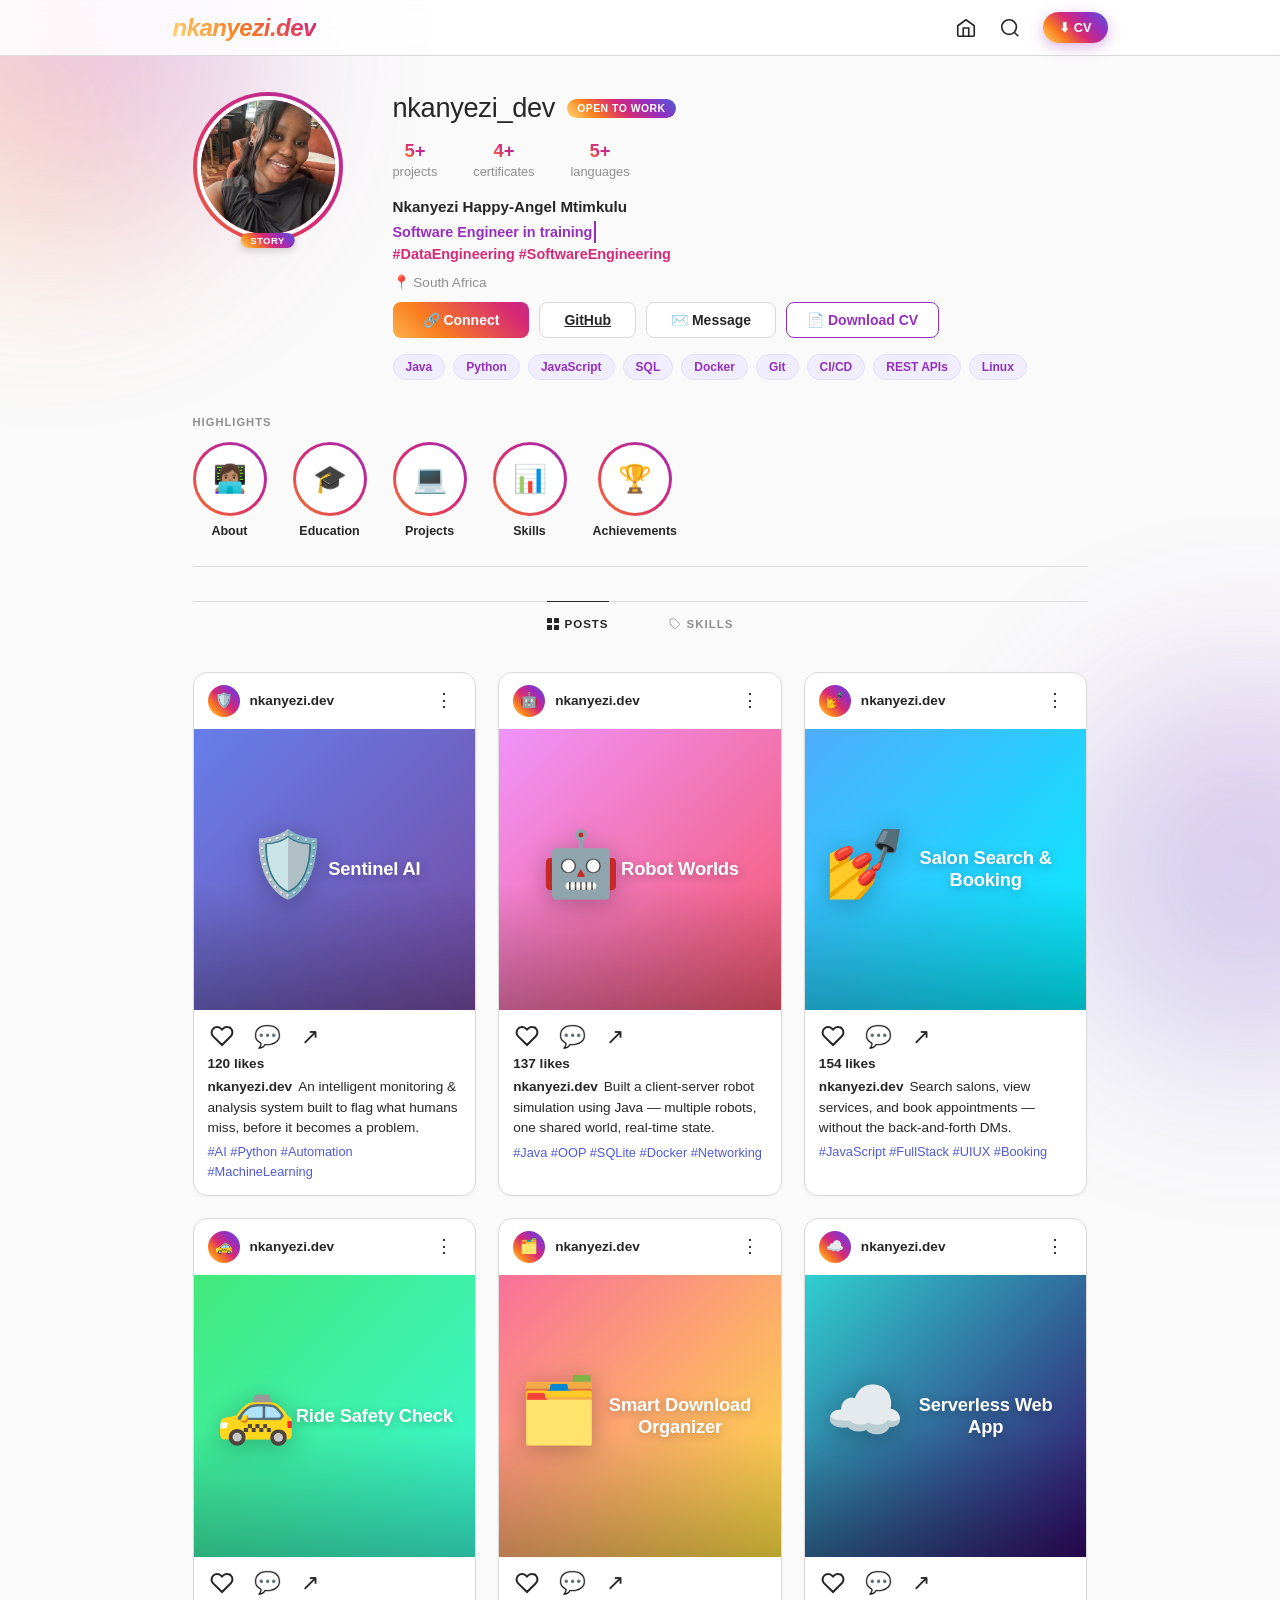
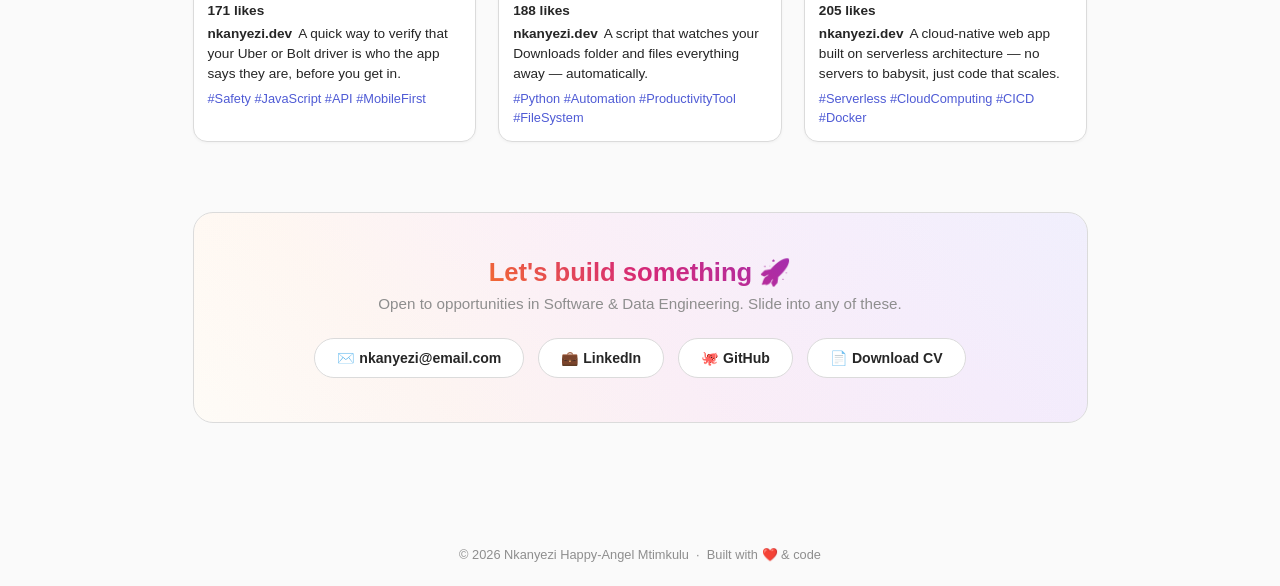
==== commit a4c41f16: "Added my CV for downloading" ====
--- a/Nkanyezi_portfolio.html
+++ b/Nkanyezi_portfolio.html
@@ -19,7 +19,7 @@
     <div class="nav-icons">
       <svg width="22" height="22" fill="none" stroke="currentColor" stroke-width="1.8" viewBox="0 0 24 24"><path d="M3 9.5L12 3l9 6.5V20a1 1 0 01-1 1H4a1 1 0 01-1-1V9.5z"/><path d="M9 21V12h6v9"/></svg>
       <svg width="22" height="22" fill="none" stroke="currentColor" stroke-width="1.8" viewBox="0 0 24 24"><circle cx="11" cy="11" r="8"/><line x1="21" y1="21" x2="16.65" y2="16.65"/></svg>
-      <a class="nav-cv-btn" id="navCvBtn" href="cv-nkanyezi-mtimkulu.pdf" download>⬇ CV</a>
+      <a class="nav-cv-btn" id="navCvBtn" href="Nkanyezi_Mtimkulu_CV.pdf" download>⬇ CV</a>
     </div>
   </div>
 </nav>
